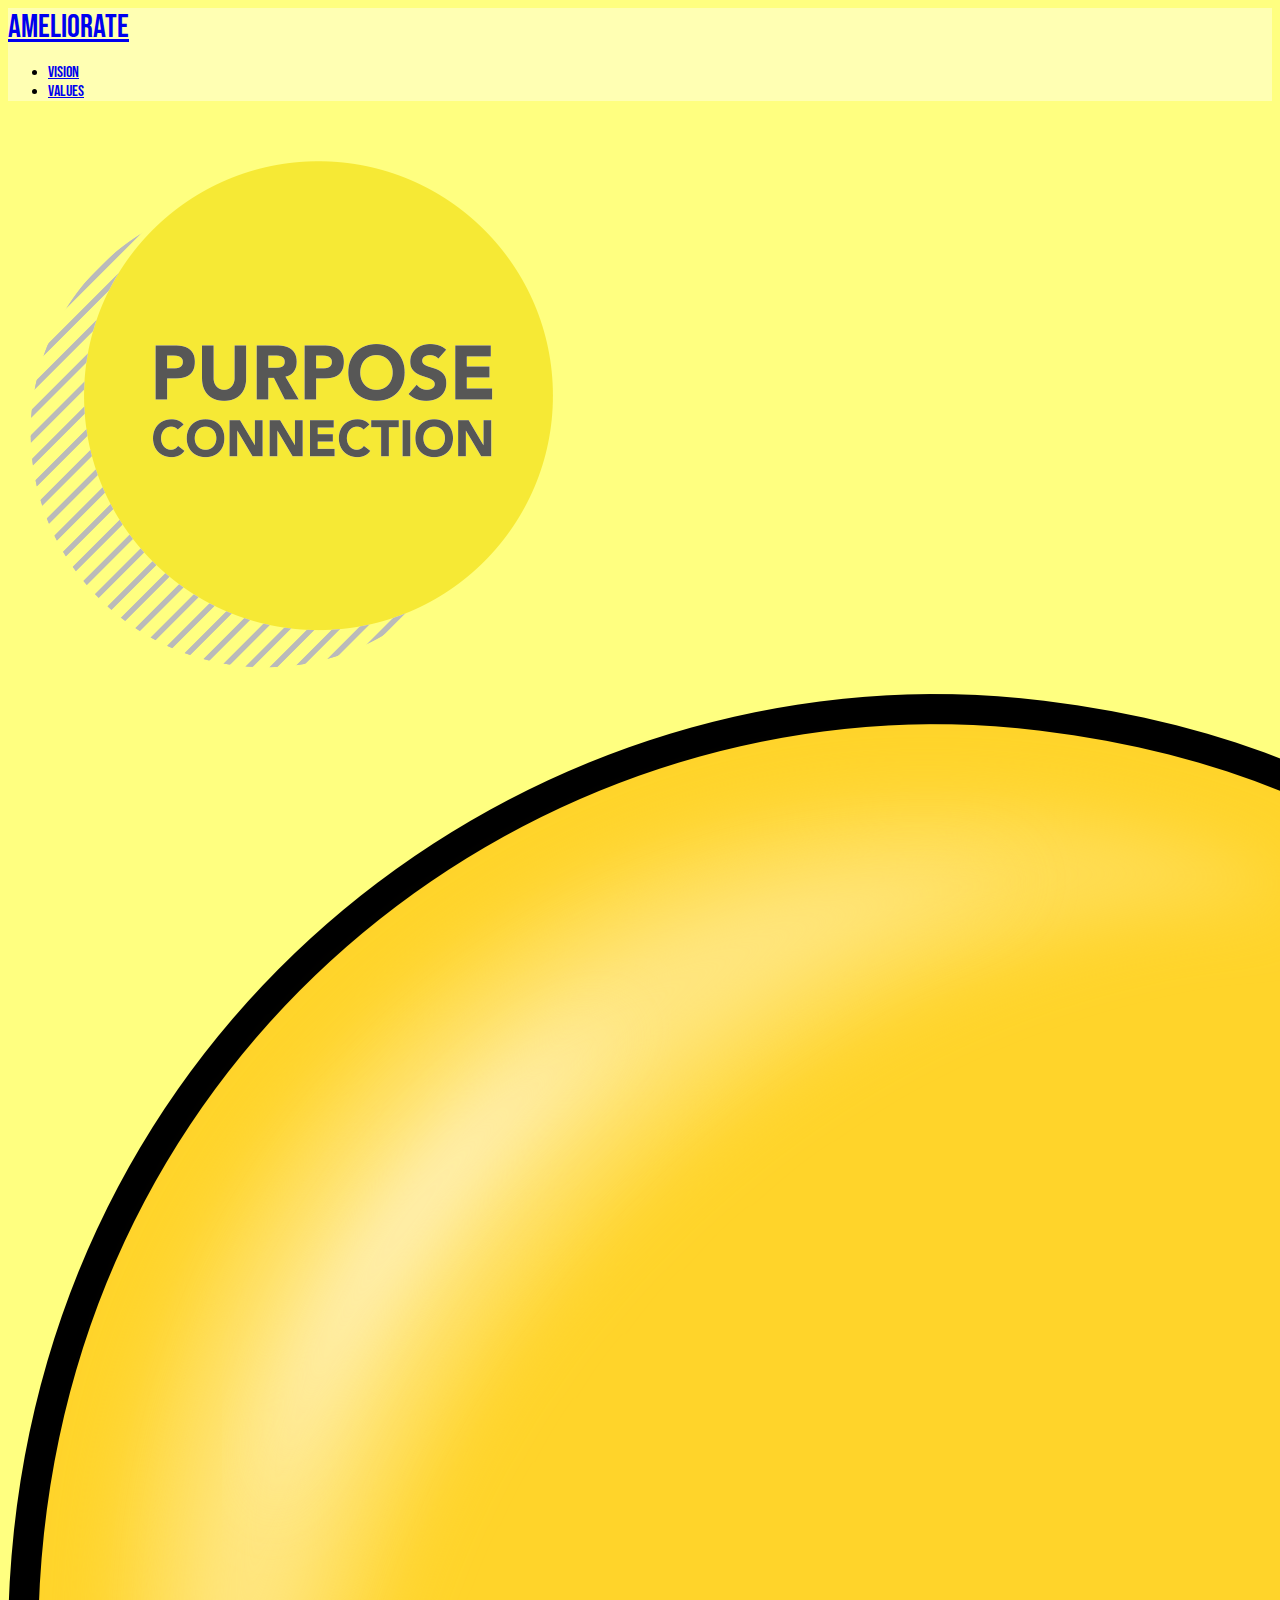
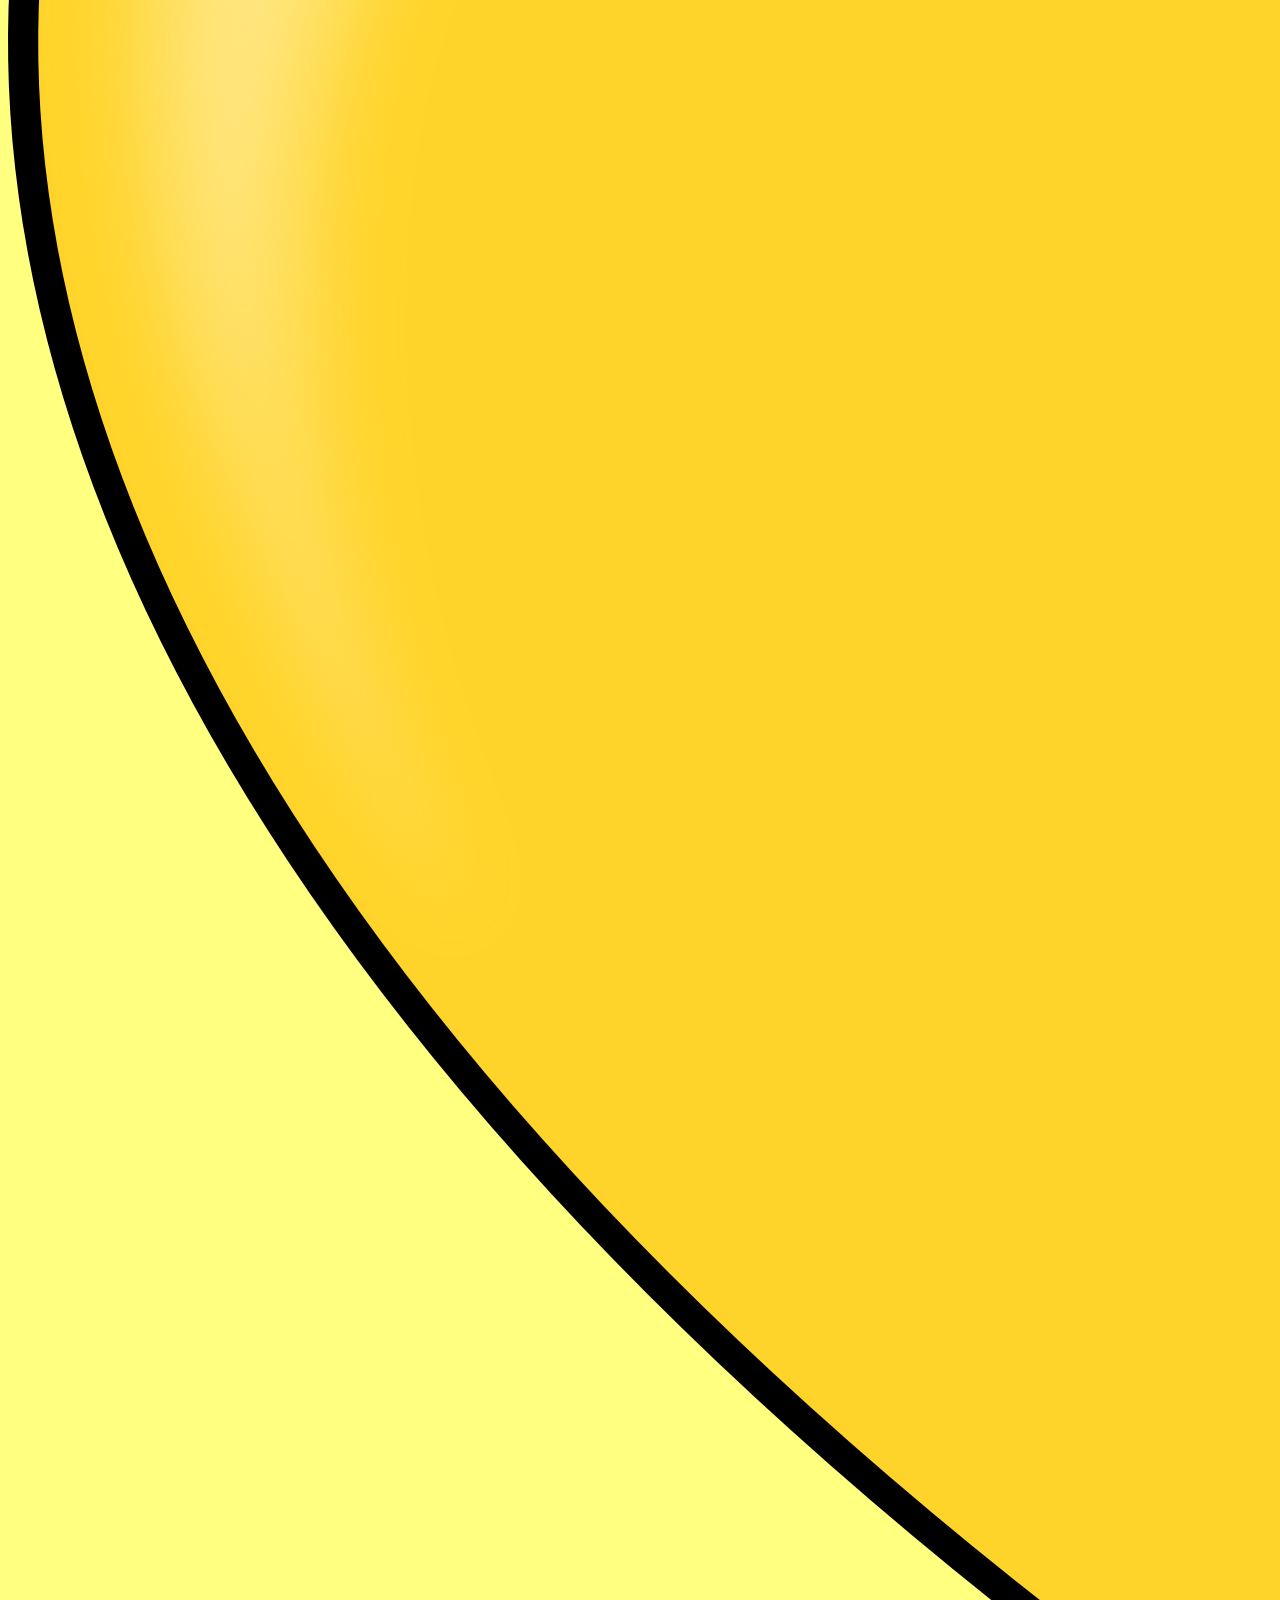
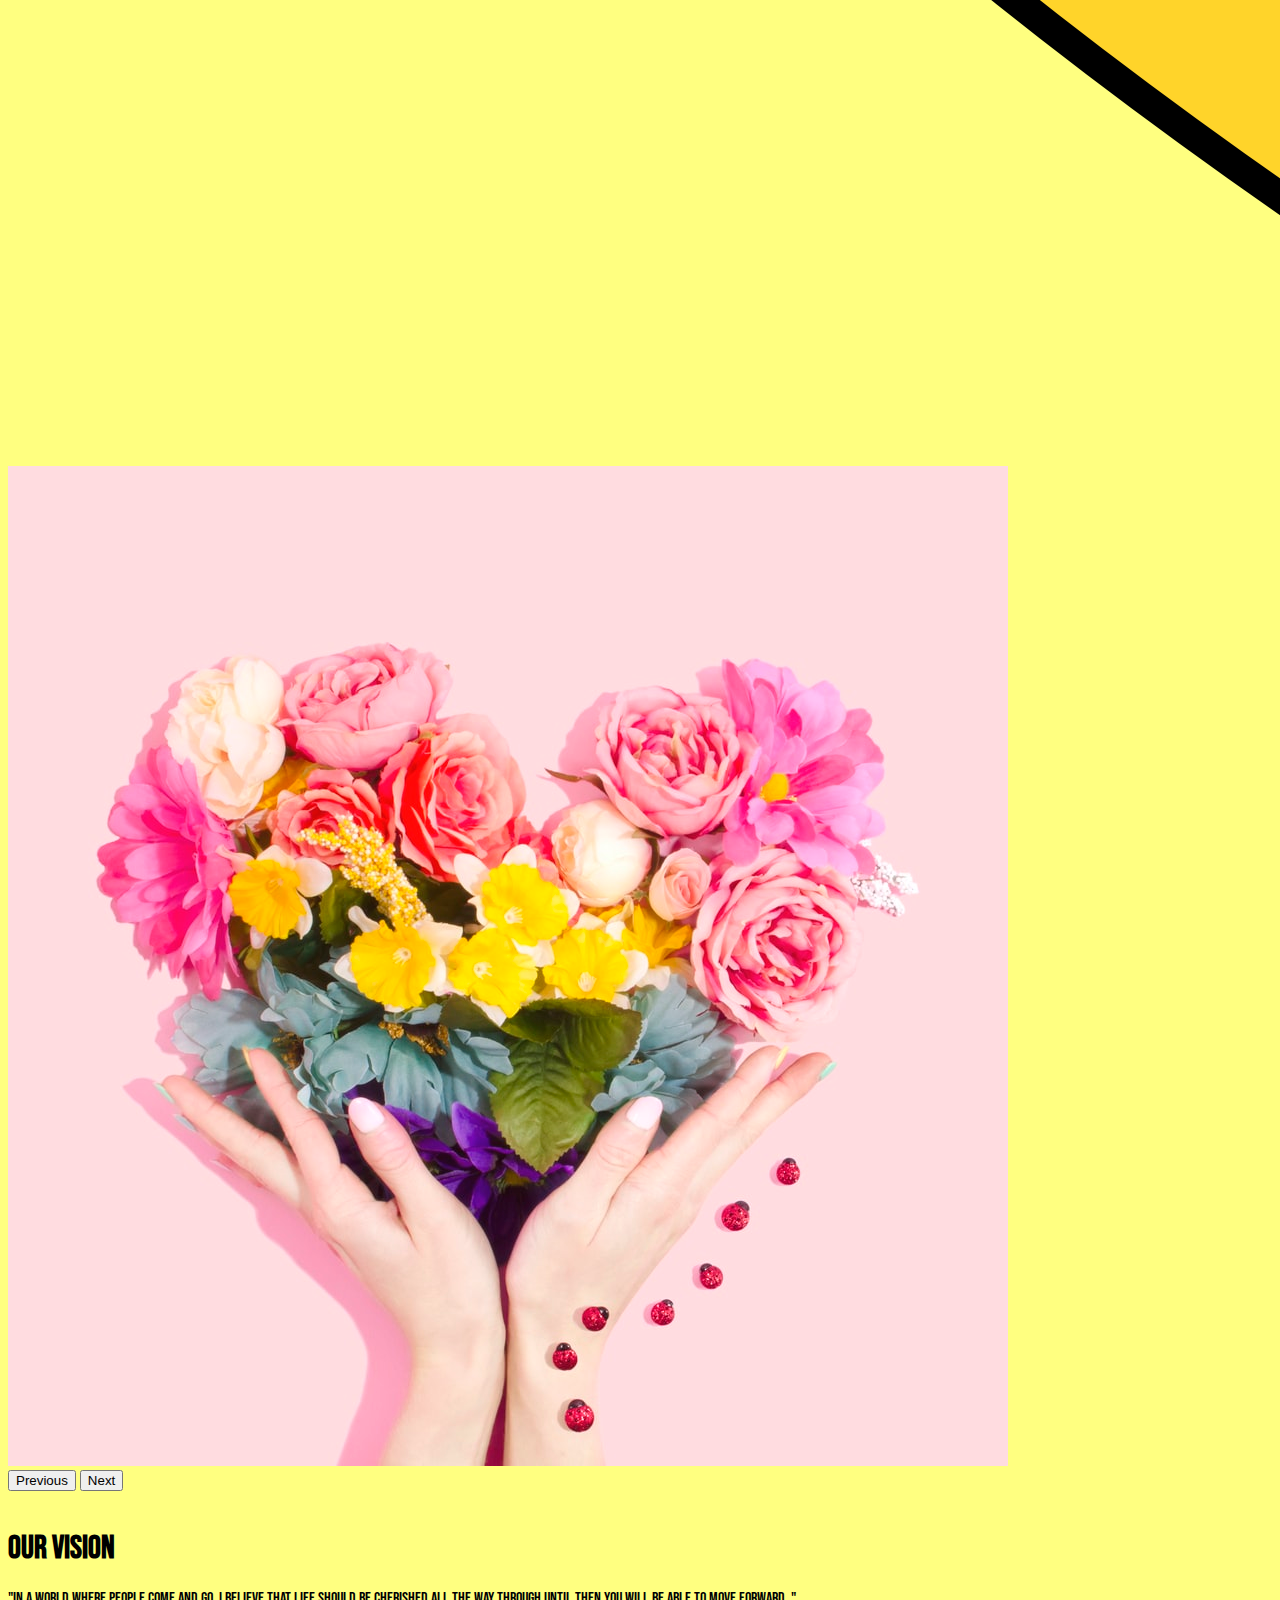
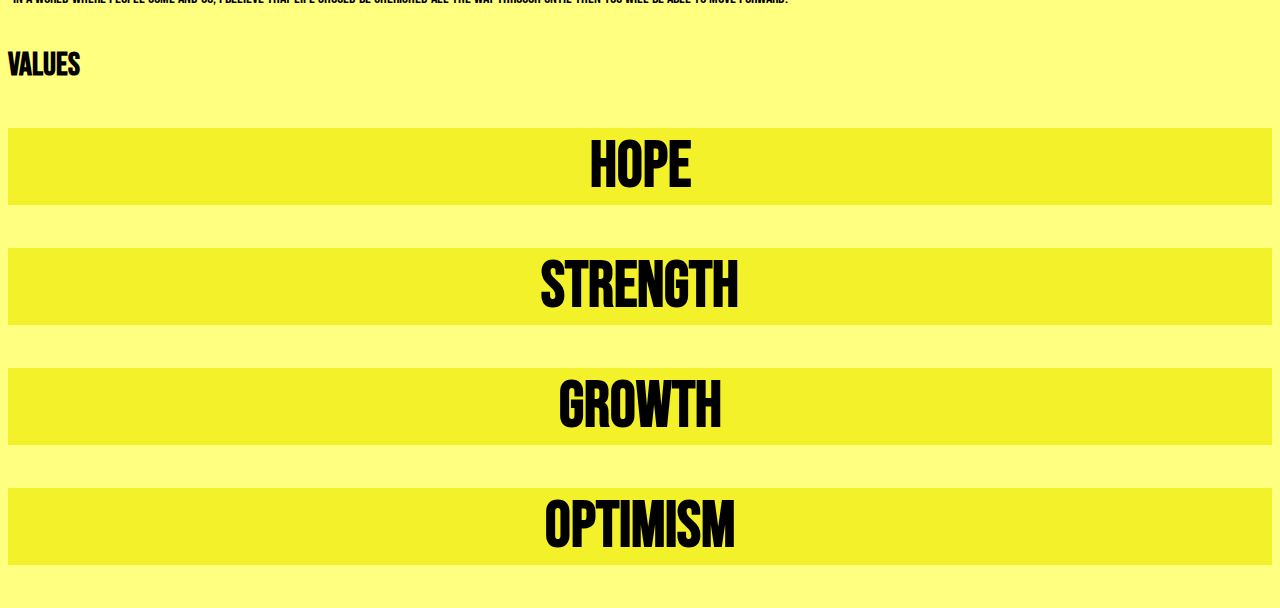
==== index.html @ da959611 "Update index.html" ====
<!DOCTYPE html>
<html>
    <head>
        <meta charset="UTF-8">
        <link href="https://cdn.jsdelivr.net/npm/bootstrap@5.0.0-beta2/dist/css/bootstrap.min.css" rel="stylesheet" integrity="sha384-BmbxuPwQa2lc/FVzBcNJ7UAyJxM6wuqIj61tLrc4wSX0szH/Ev+nYRRuWlolflfl" crossorigin="anonymous">
        <link rel="preconnect" href="https://fonts.gstatic.com">
        <link href="https://fonts.googleapis.com/css2?family=Bebas+Neue&display=swap" rel="stylesheet"> 
        <link href="css/styles.css" rel="stylesheet" type="text/css">
    </head>
    <body>
        <nav class="navbar sticky-top navbar-expand-lg navbar-light bg-light">
            <div class="container-fluid">
              <a class="navbar-brand" id="banner" href="#">Ameliorate</a>
              <div class="collapse navbar-collapse" id="navbarSupportedContent">
                <ul class="navbar-nav me-auto mb-2 mb-lg-0">                 
                  <li class="nav-item">
                    <a class="nav-link textBebas" href="#ourVision">Vision</a>
                  </li>
                  <li class="nav-item">
                    <a class="nav-link textBebas" href="#">Values</a>
                  </li>
                </ul>
              </div>
            </div>
          </nav>
            <div class="container">
                <div class="segment">
                    <div id="carouselExampleControls" class="carousel slide" data-bs-ride="carousel">
                        <div class="carousel-inner">
                        <div class="carousel-item active">
                            <img src="images/purpose.png" class="d-block w-100" alt="...">
                        </div>
                        <div class="carousel-item">
                            <img src="images/yellowhart.png" class="d-block w-100" alt="...">
                        </div>
                        <div class="carousel-item">
                            <img src="images/Flowerpicture.jpg" class="d-block w-100" alt="...">
                        </div>
                        </div>
                        <button class="carousel-control-prev" type="button" data-bs-target="#carouselExampleControls"  data-bs-slide="prev">
                        <span class="carousel-control-prev-icon" aria-hidden="true"></span>
                        <span class="visually-hidden">Previous</span>
                        </button>
                        <button class="carousel-control-next" type="button" data-bs-target="#carouselExampleControls"  data-bs-slide="next">
                        <span class="carousel-control-next-icon" aria-hidden="true"></span>
                        <span class="visually-hidden">Next</span>
                        </button>
                    </div>
                    <div class="segment">
                        <h1 id="ourVision" style="font-family: 'Bebas Neue';">Our Vision</h1>
                        <p class="textBebas">"In a world where people come and go, I believe that life should be cherished all the way through until then you will be able to move forward. "</p>
                    </div>
                    <div class="segment">
                        <h1 id="values" style="font-family: 'Bebas Neue';">Values</h1>
                    </div>
                </div>
                <div class="segment">
                    <div class="row">
                        <div class="col-6">
                            <div class="card  valueCard" >
                                <div class="card-body">
                                    <h1 class="valueText">Hope</h1>
                                </div>
                            </div>
                        </div>
                        <div class="col-6">
                            <div class="card  valueCard">
                                <div class="card-body">
                                    <h1 class="valueText">Strength</h1>
                                </div>
                            </div>
                        </div>
                    </div>
                    <div class="row">
                        <div class="col-6">
                            <div class="card  valueCard">
                                <div class="card-body">
                                    <h1 class="valueText">Growth</h1>
                                </div>
                            </div>
                        </div>
                        <div class="col-6">
                            <div class="card  valueCard">
                                <div class="card-body">
                                    <h1 class="valueText">Optimism</h1>
                                </div>
                            </div>
                        </div>
                    </div>
                </div>

 

            </div>
---- css/styles.css ----
#banner{
    font-family: 'Bebas Neue';
    font-size: xx-large;
}
.valueText{
    font-family: 'Bebas Neue';
    font-size: 4em;
    text-align: center;
}
.valueCard{
    background-color: #F3F22A;
    margin-top: 3%;
    margin-bottom: 3%;
}
.textBebas{
    font-family: 'Bebas Neue';
}
.segment{
    margin-top: 3%;
    margin-bottom: 3%;
}
nav{
    background-color:#ffffb3;
}
body{
    background-color: #ffff80;
}
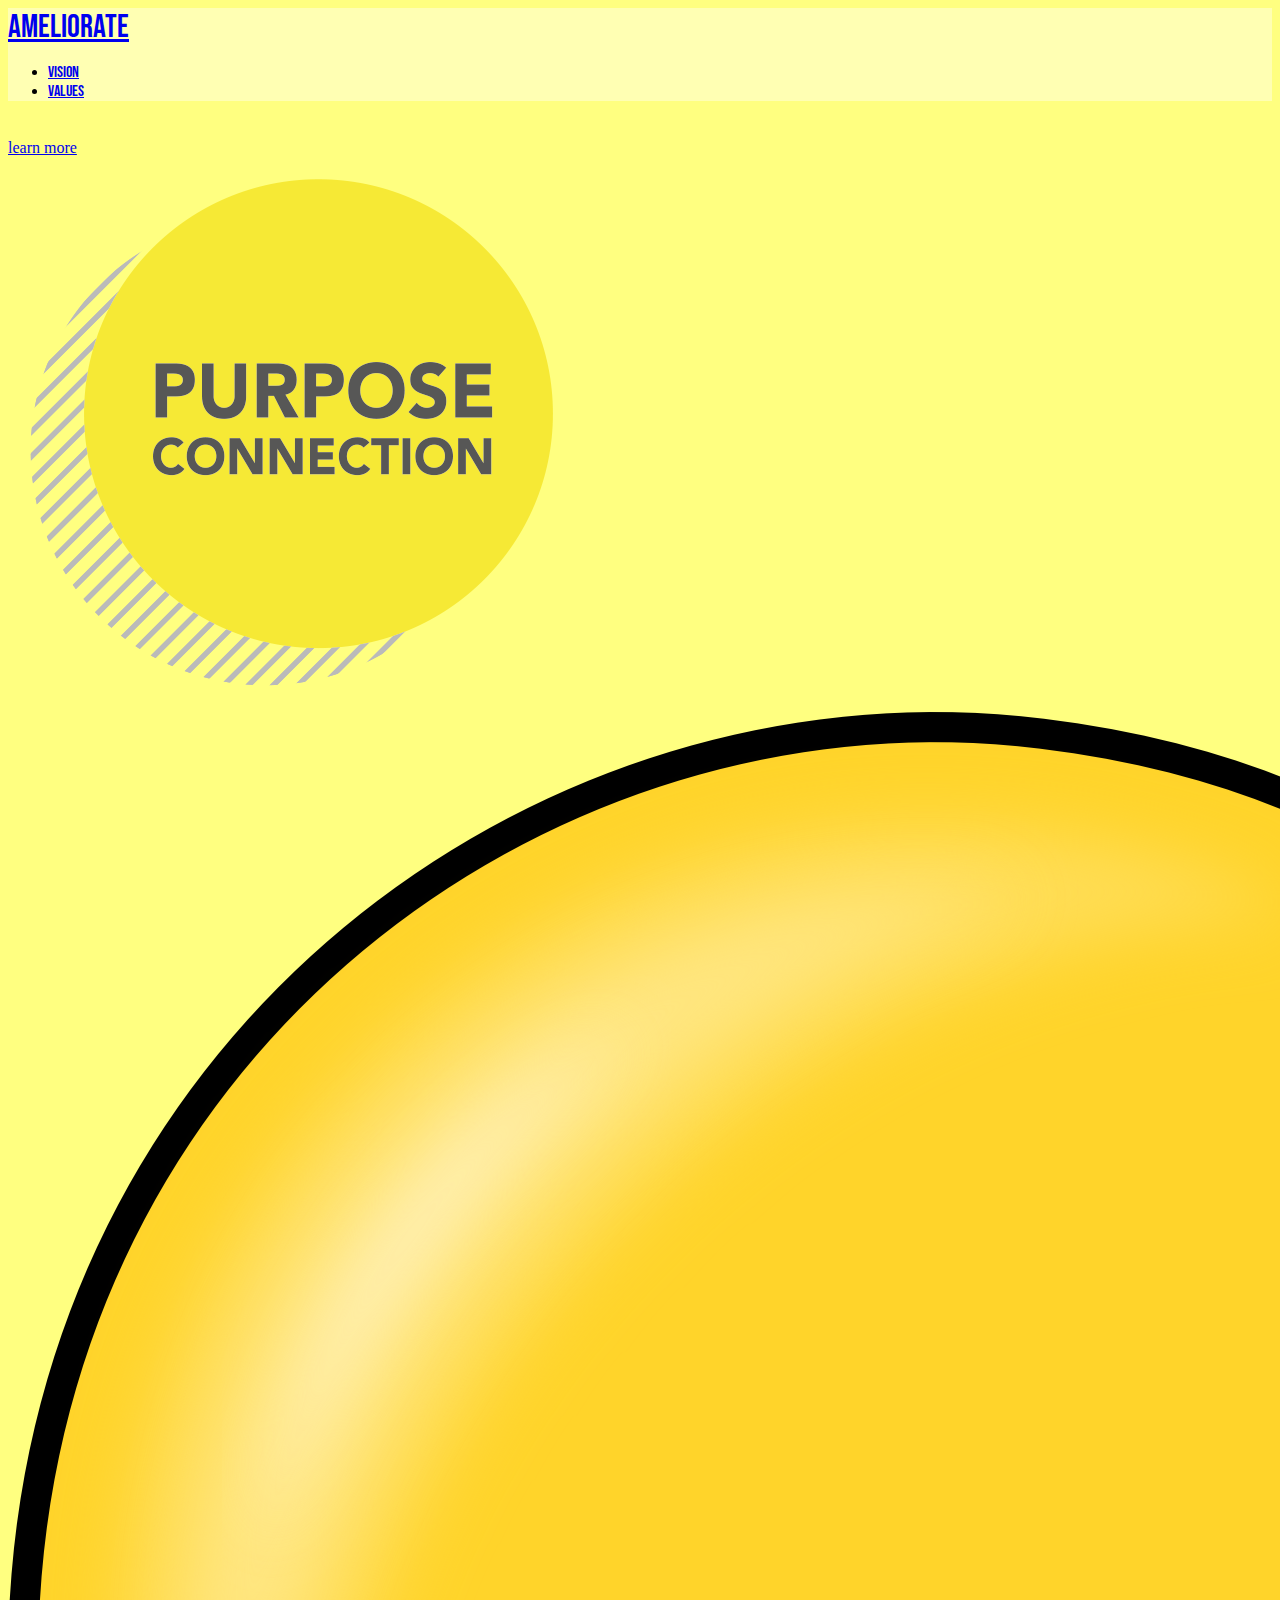
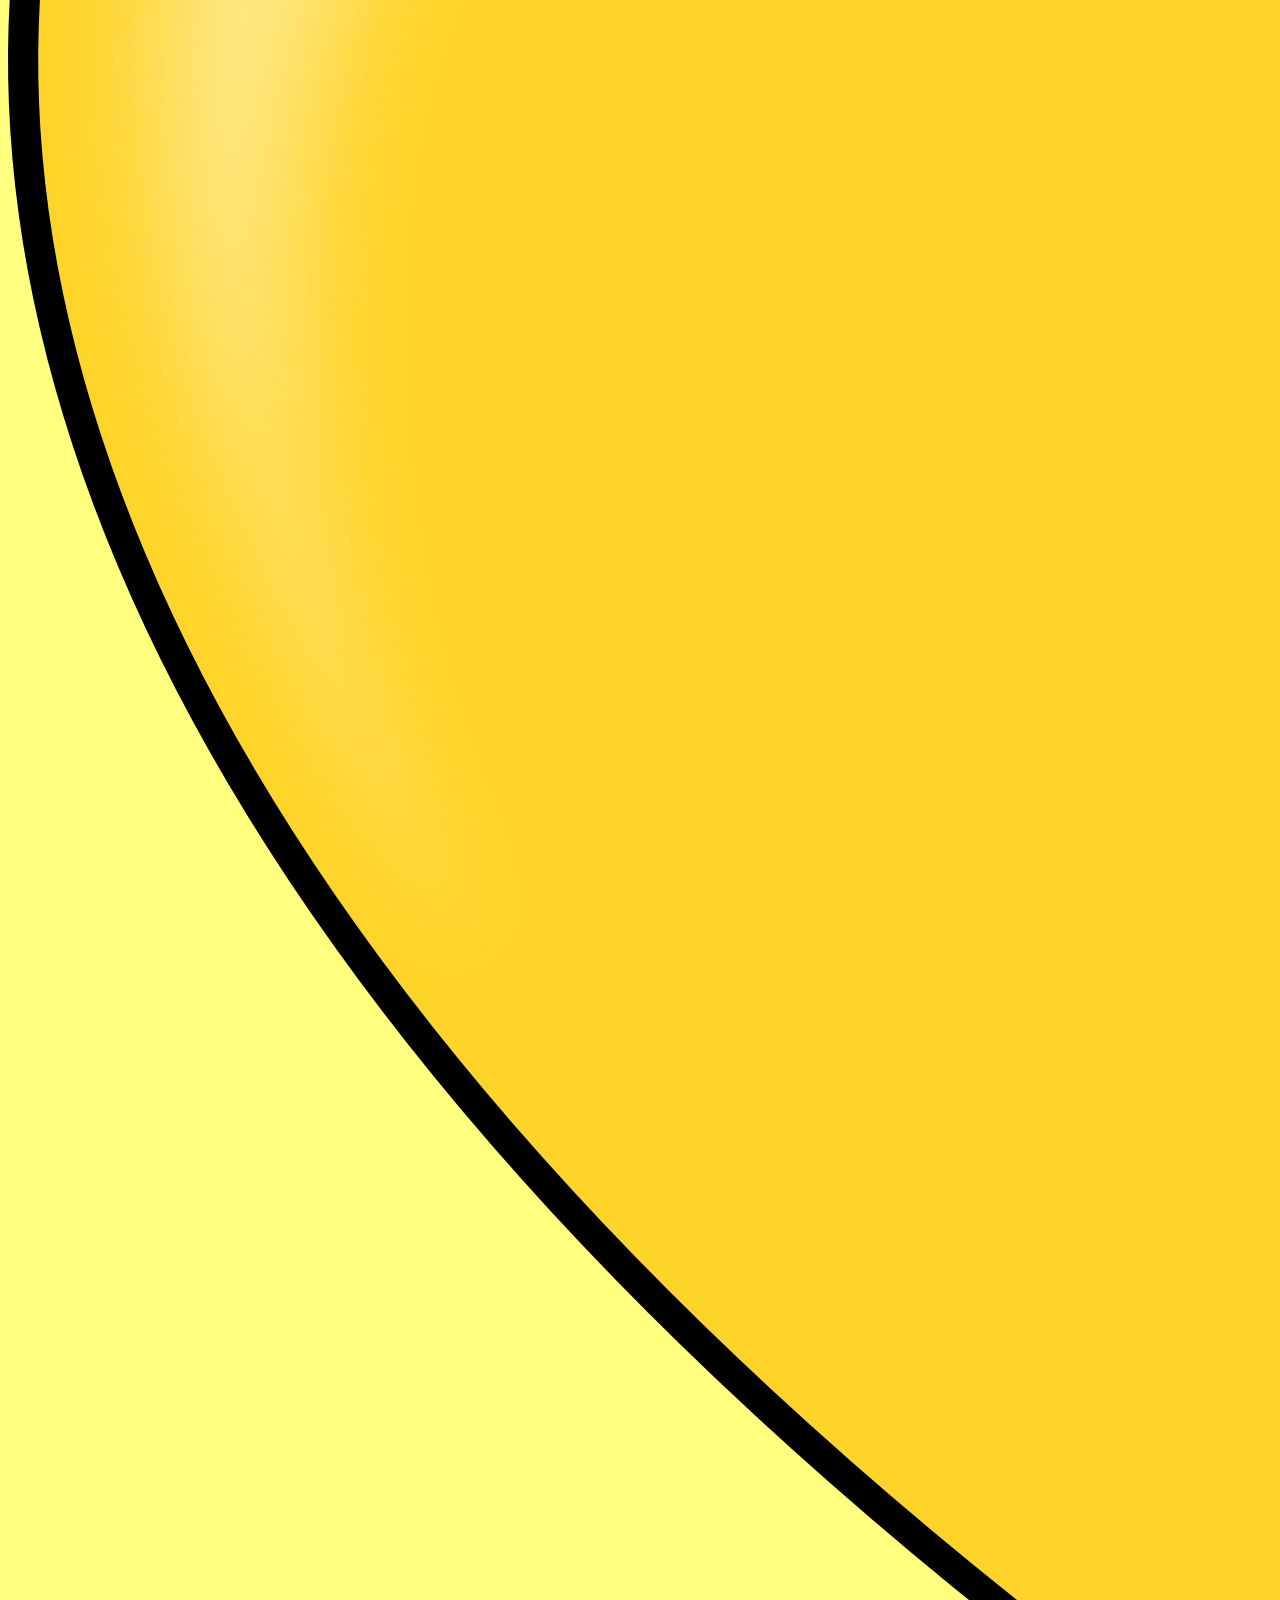
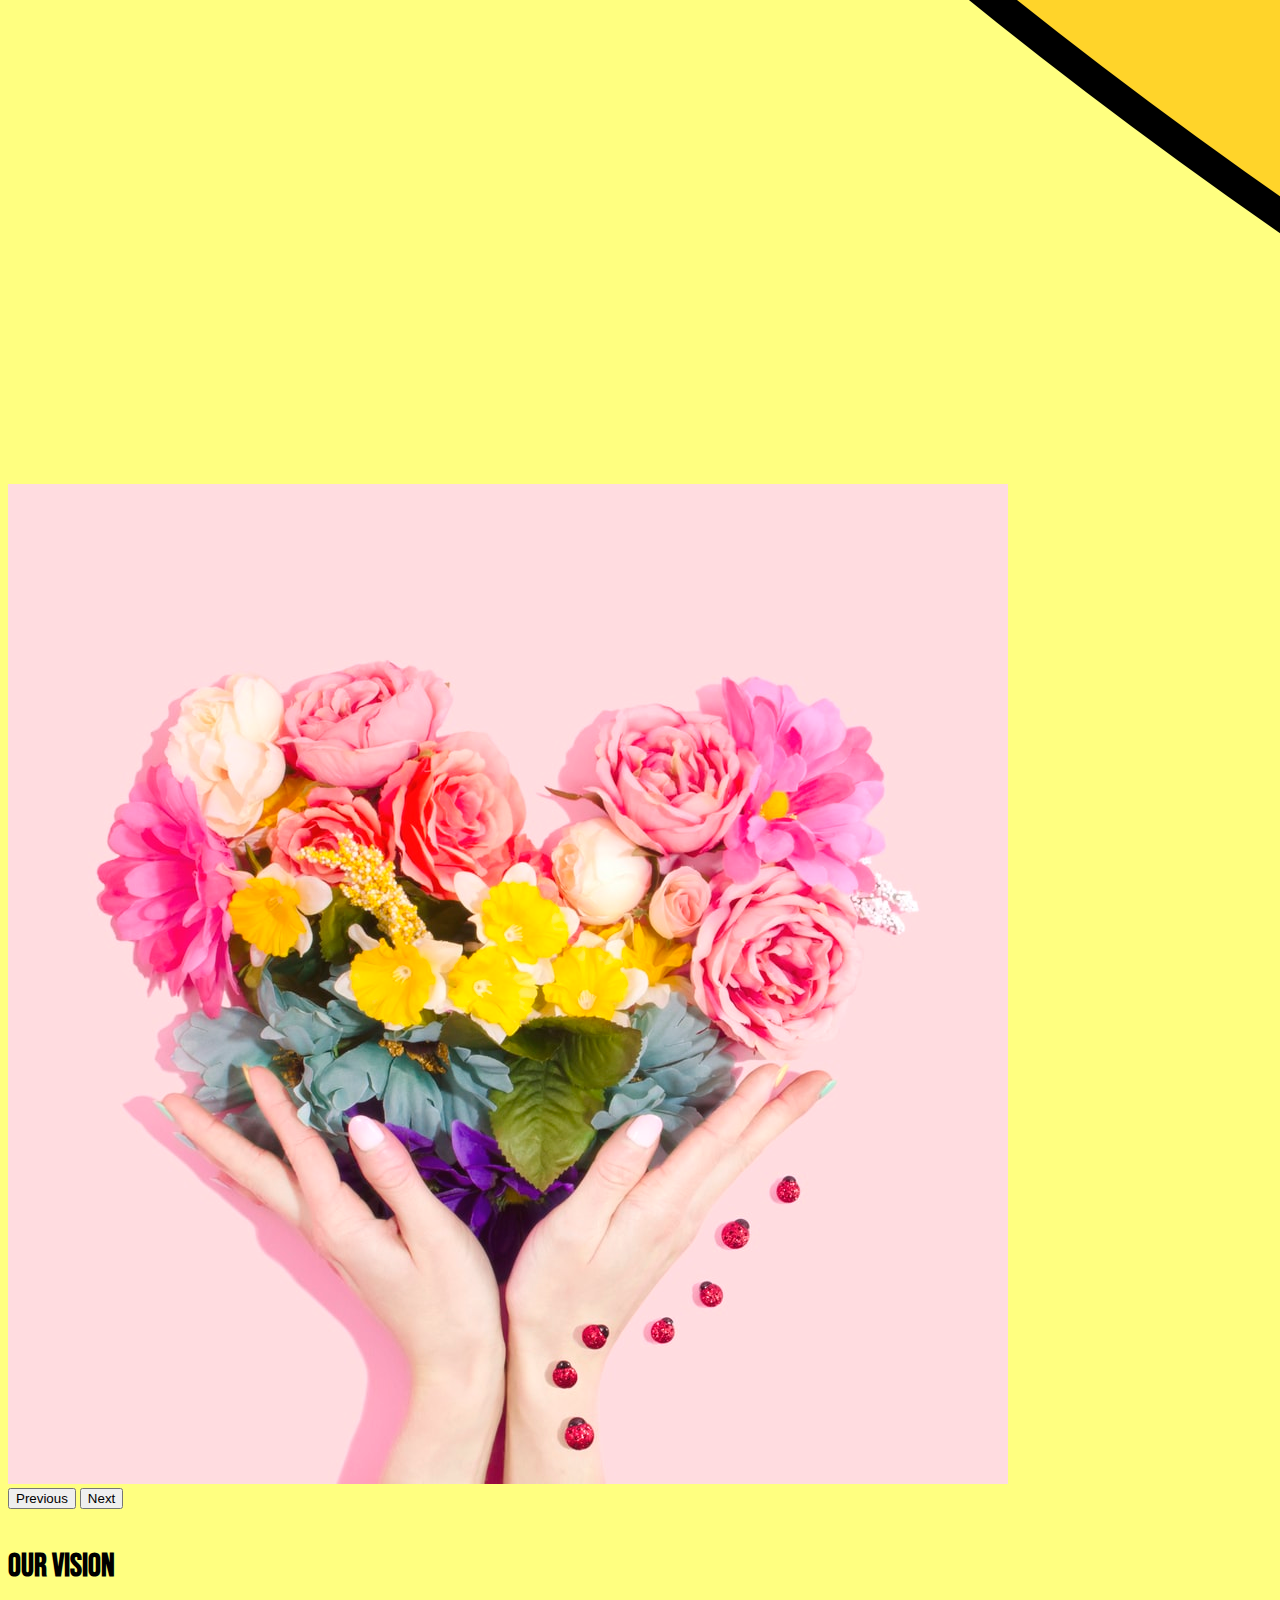
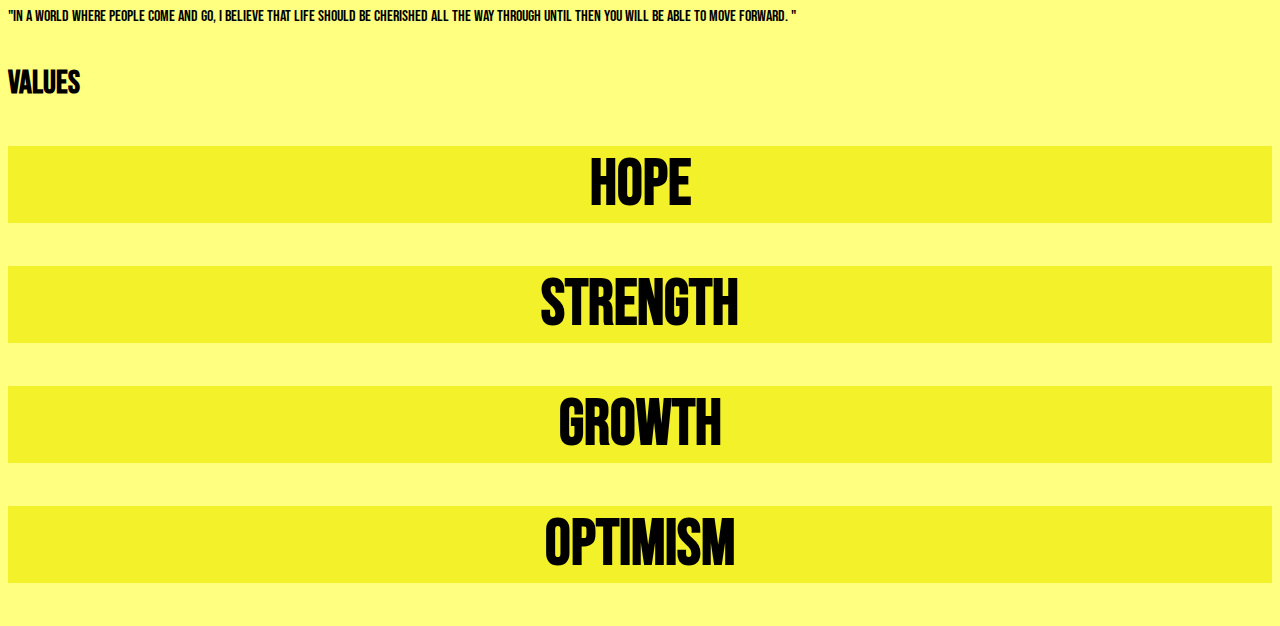
==== commit 8afb7c02: "Update index.html" ====
--- a/index.html
+++ b/index.html
@@ -25,6 +25,7 @@
           </nav>
             <div class="container">
                 <div class="segment">
+                	<a class="btn btn-primary btn-lg" href="index.html" role="button">learn more</a>
                     <div id="carouselExampleControls" class="carousel slide" data-bs-ride="carousel">
                         <div class="carousel-inner">
                         <div class="carousel-item active">
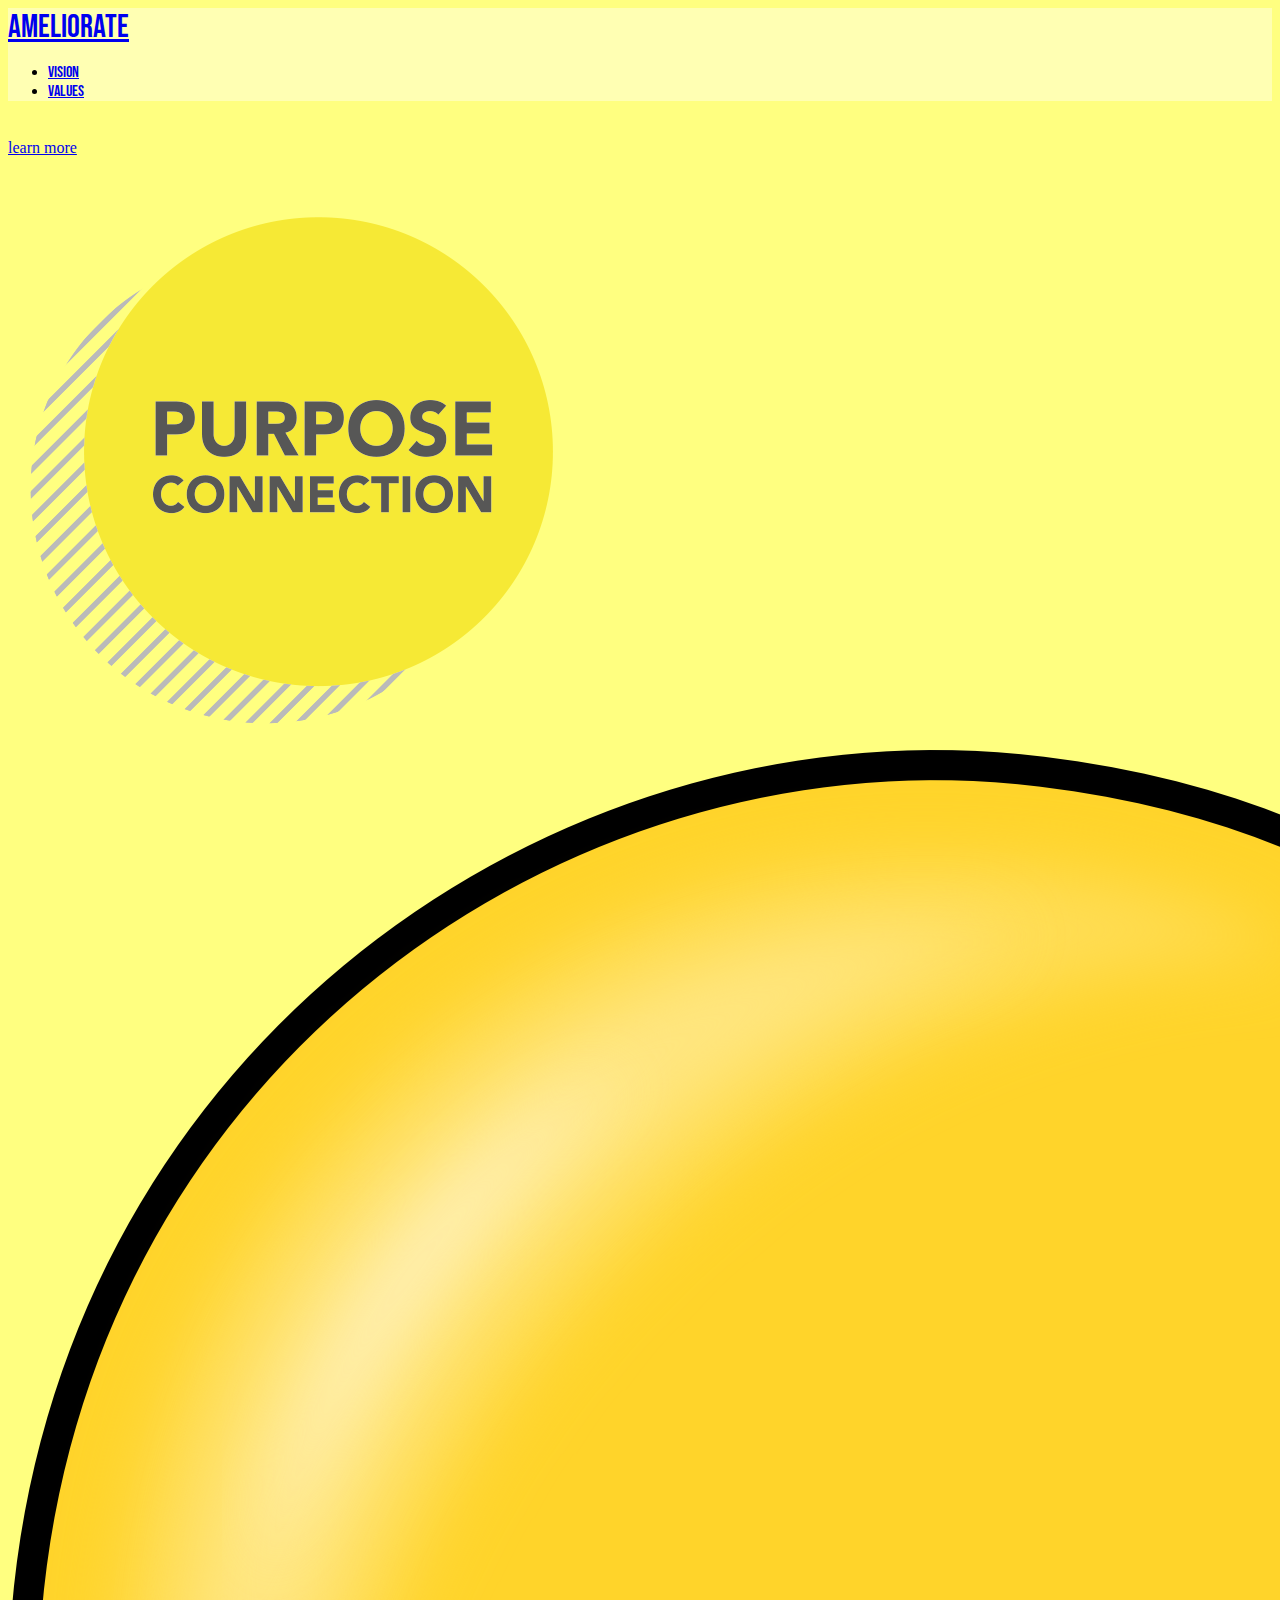
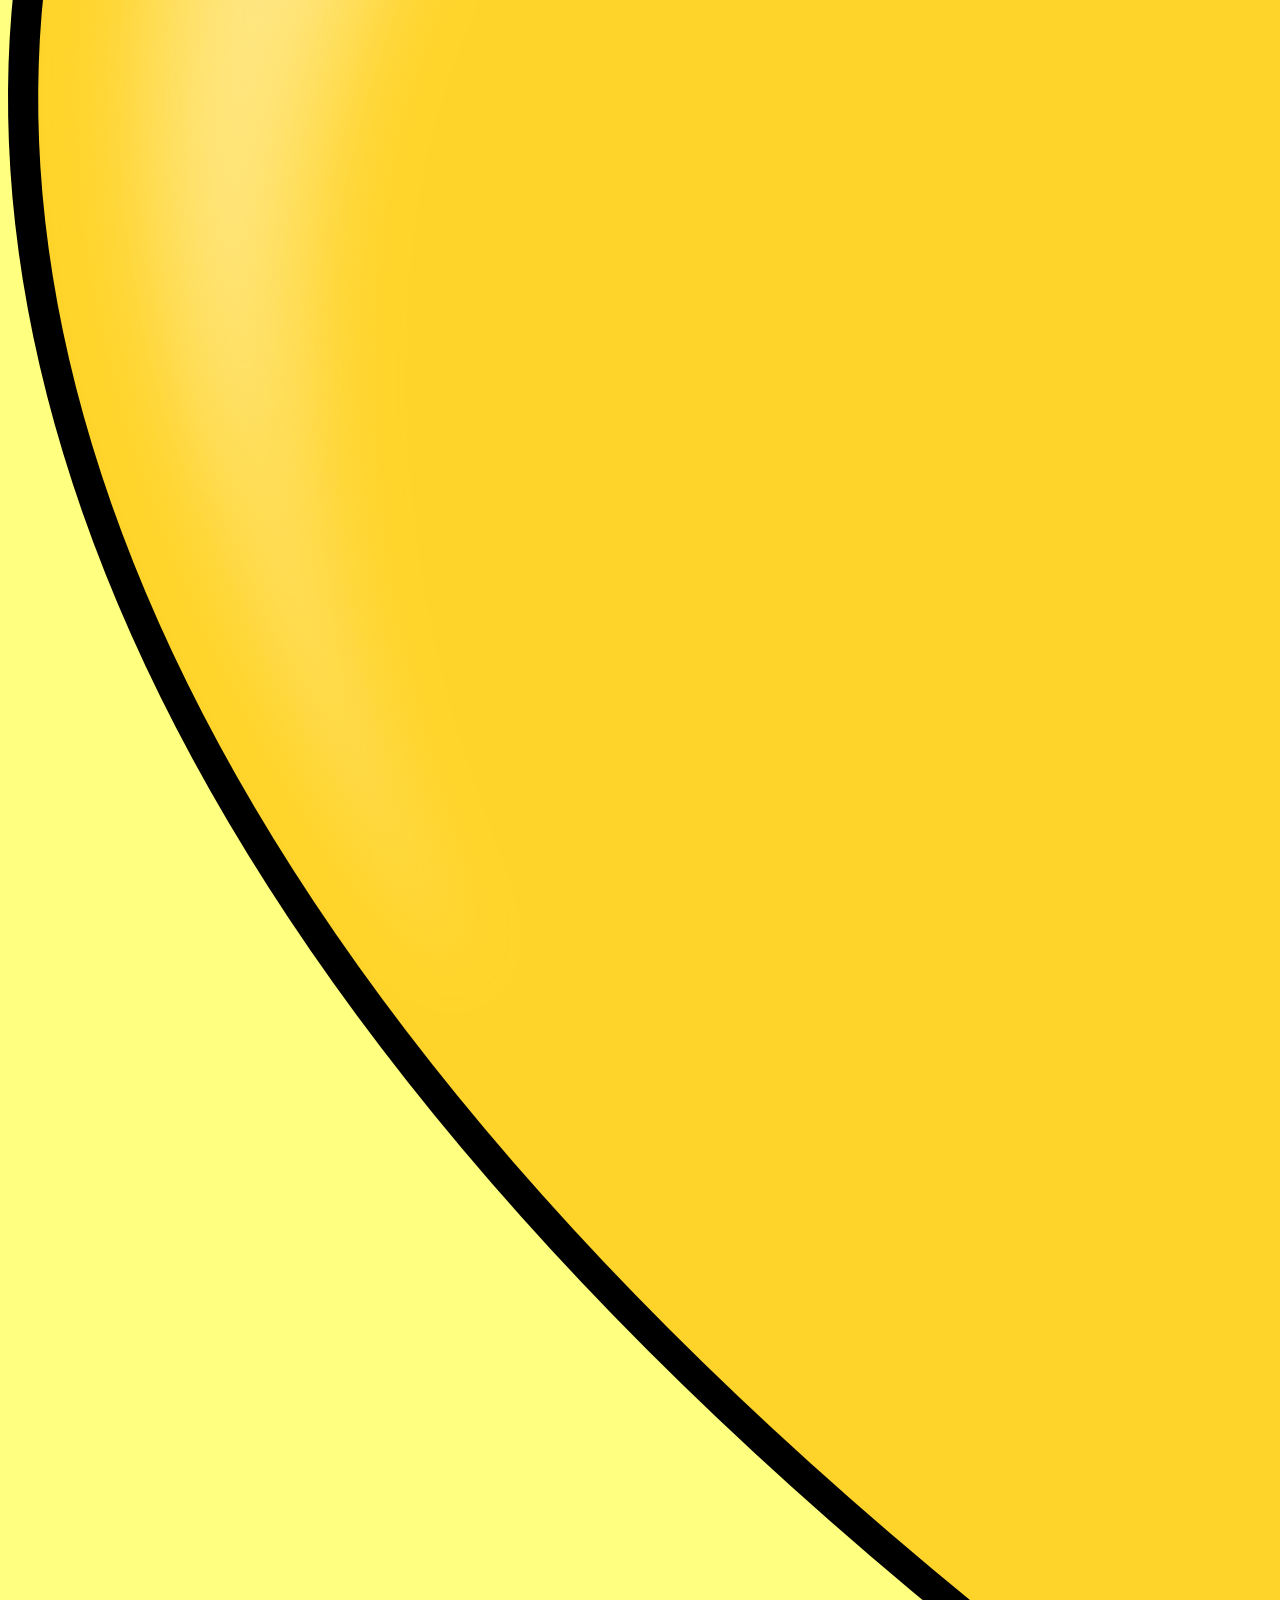
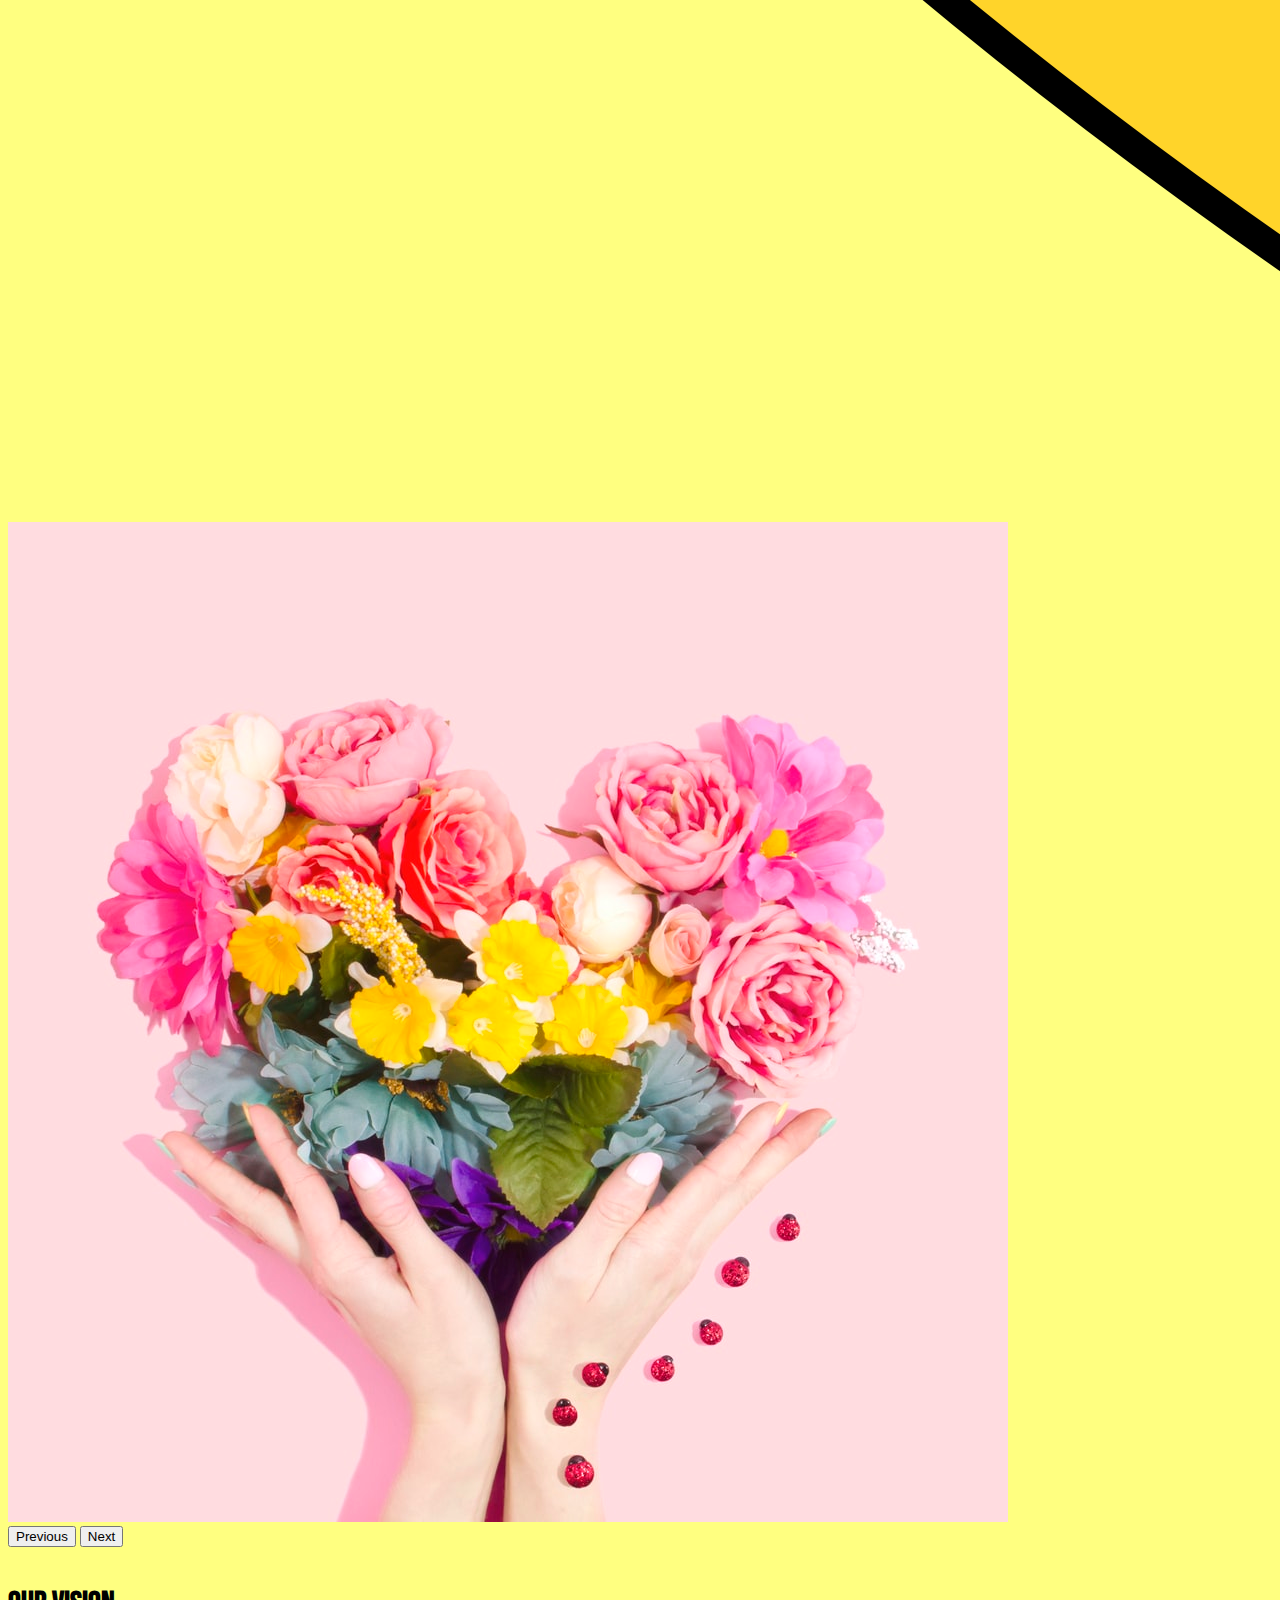
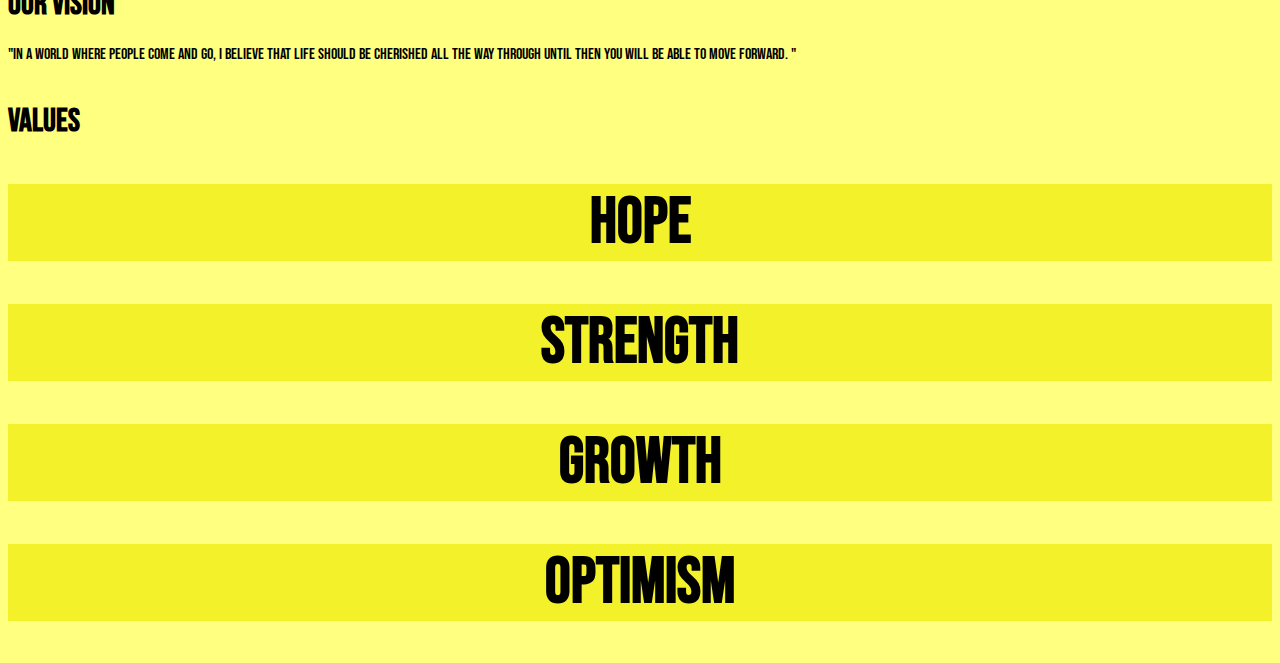
==== commit e11da2ea: "Update index.html" ====
--- a/index.html
+++ b/index.html
@@ -26,6 +26,7 @@
             <div class="container">
                 <div class="segment">
                 	<a class="btn btn-primary btn-lg" href="index.html" role="button">learn more</a>
+                   </div>
                     <div id="carouselExampleControls" class="carousel slide" data-bs-ride="carousel">
                         <div class="carousel-inner">
                         <div class="carousel-item active">
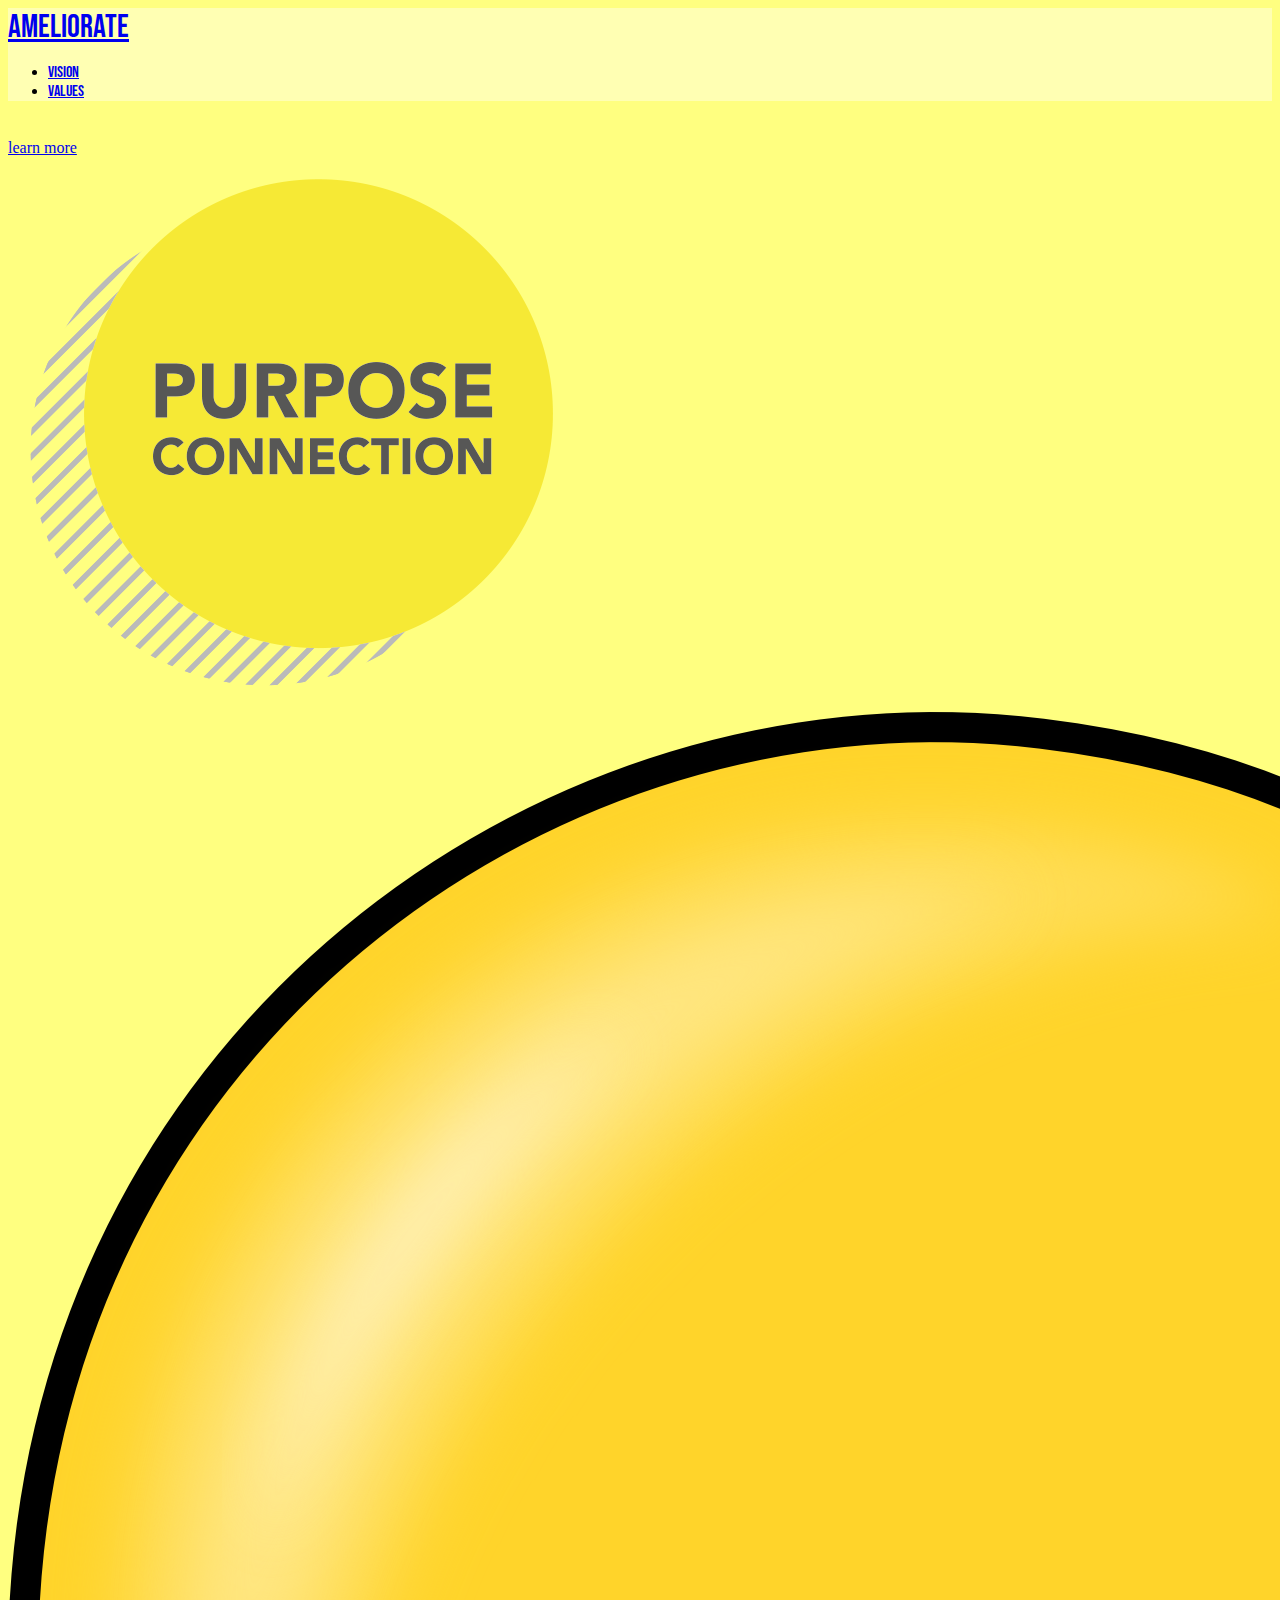
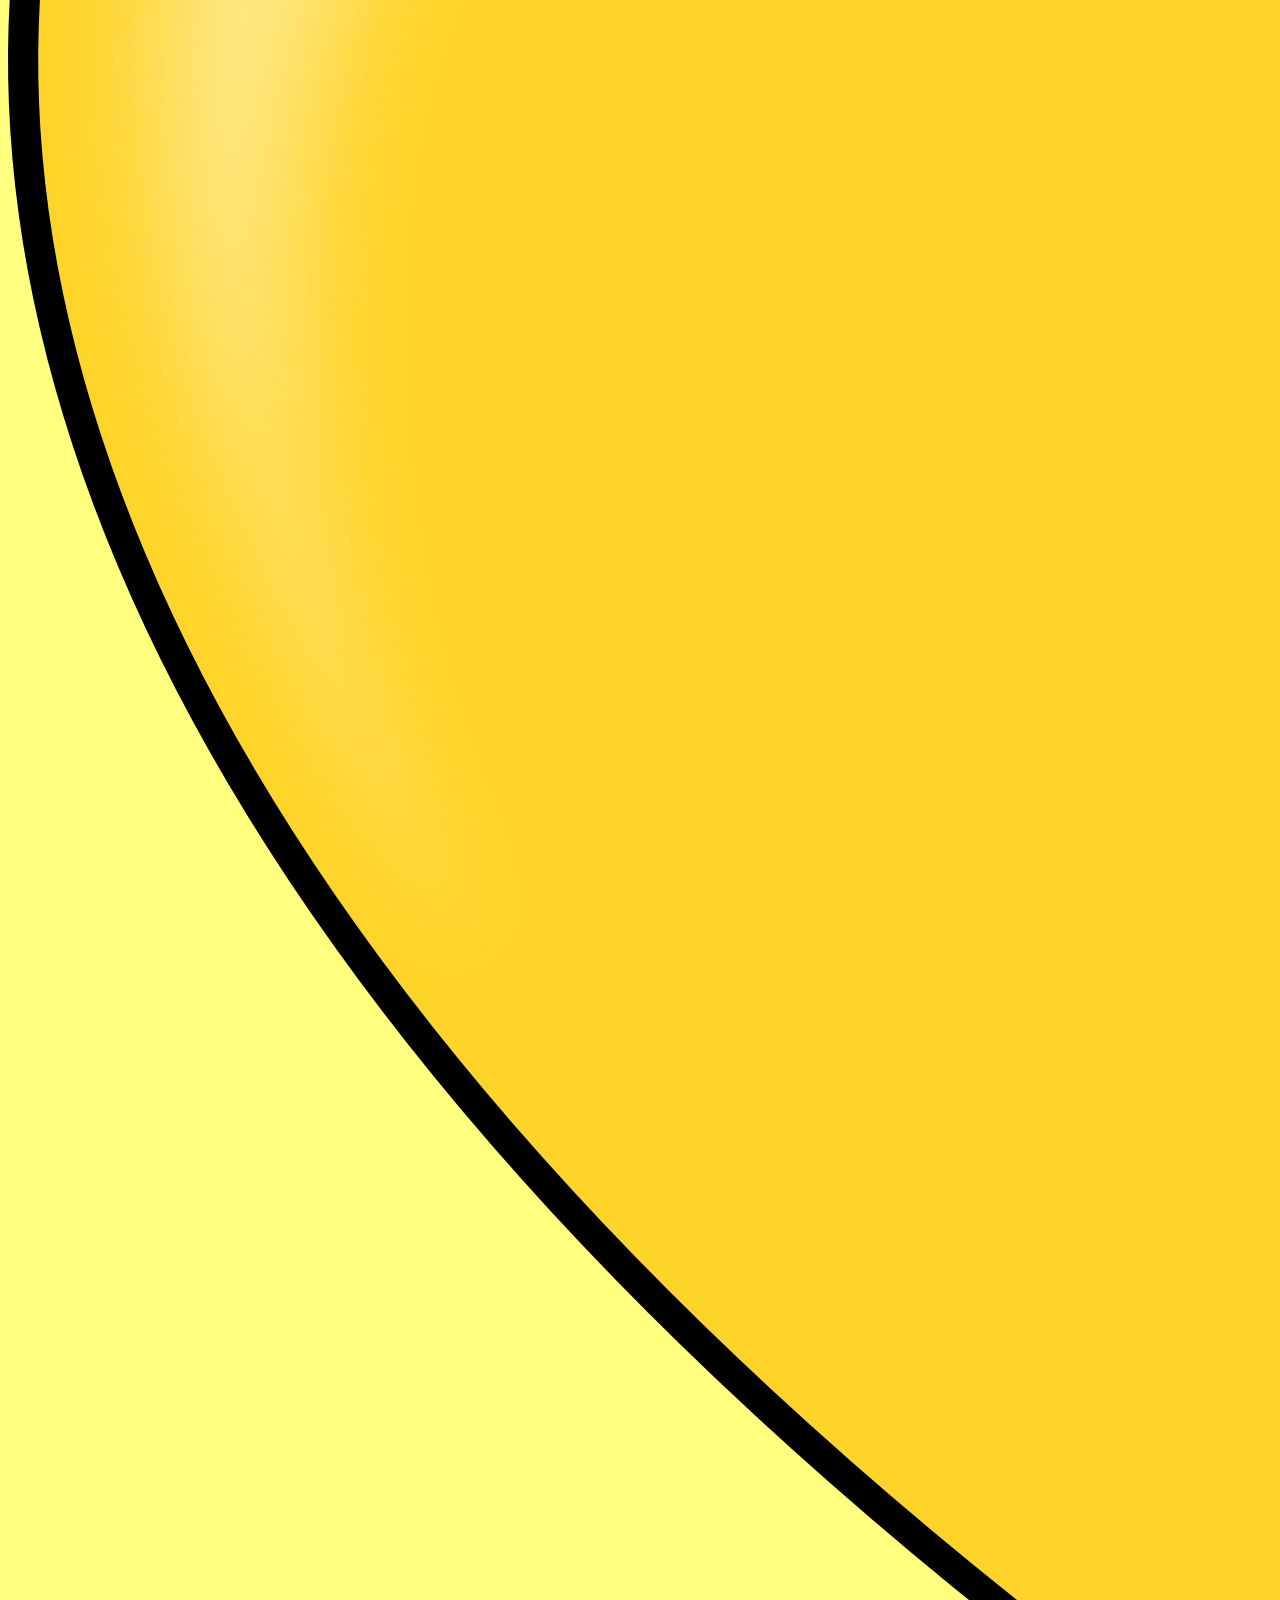
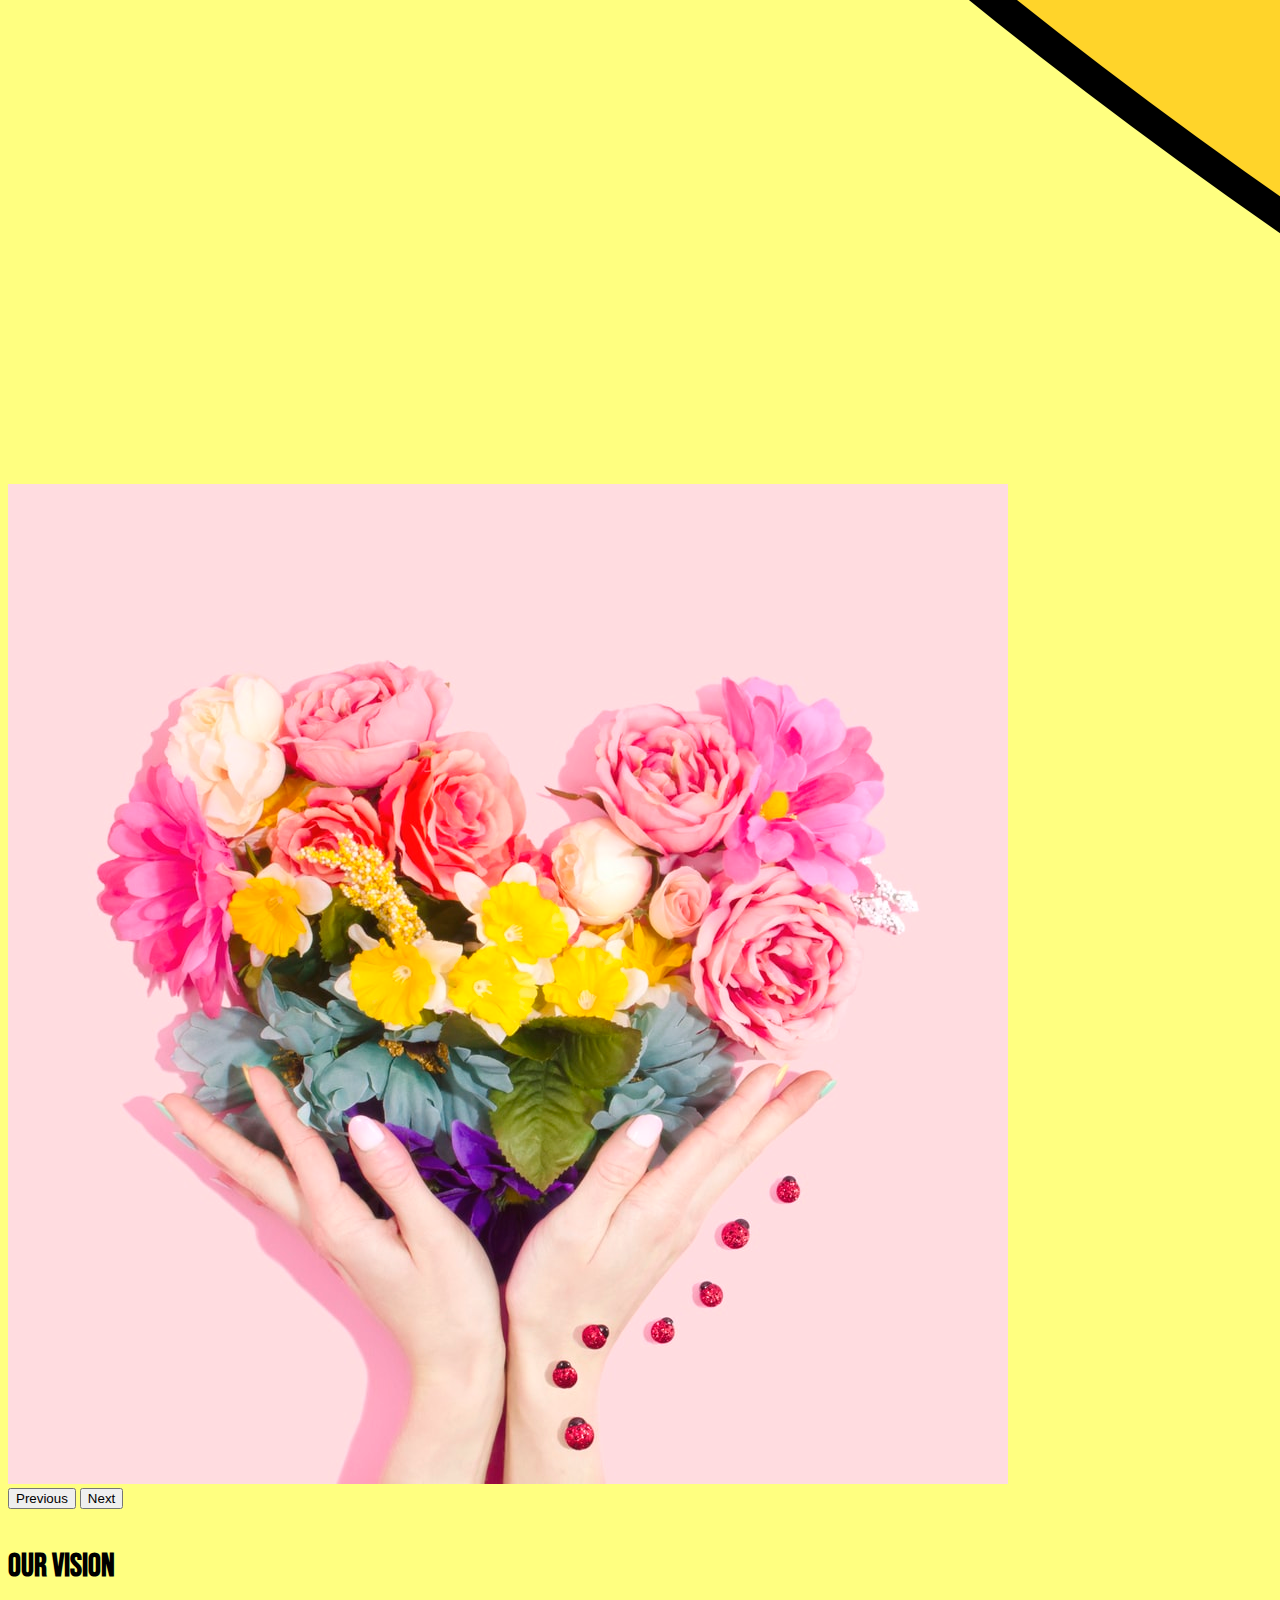
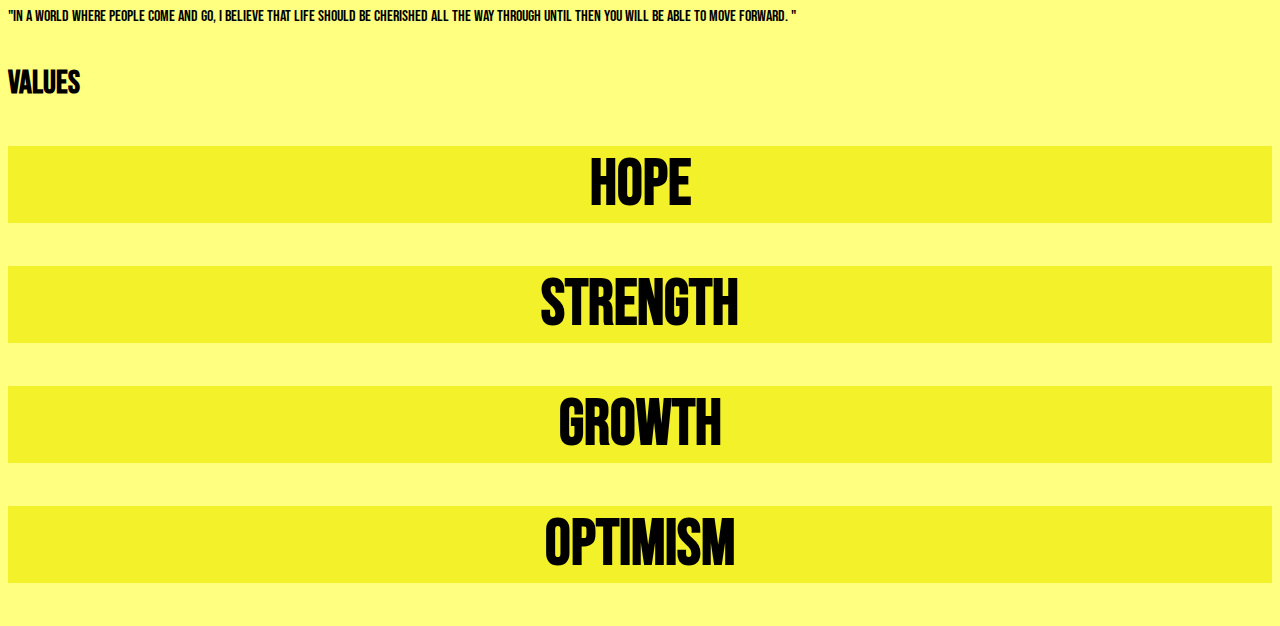
==== commit 1d9e634a: "Update index.html" ====
--- a/index.html
+++ b/index.html
@@ -26,7 +26,6 @@
             <div class="container">
                 <div class="segment">
                 	<a class="btn btn-primary btn-lg" href="index.html" role="button">learn more</a>
-                   </div>
                     <div id="carouselExampleControls" class="carousel slide" data-bs-ride="carousel">
                         <div class="carousel-inner">
                         <div class="carousel-item active">
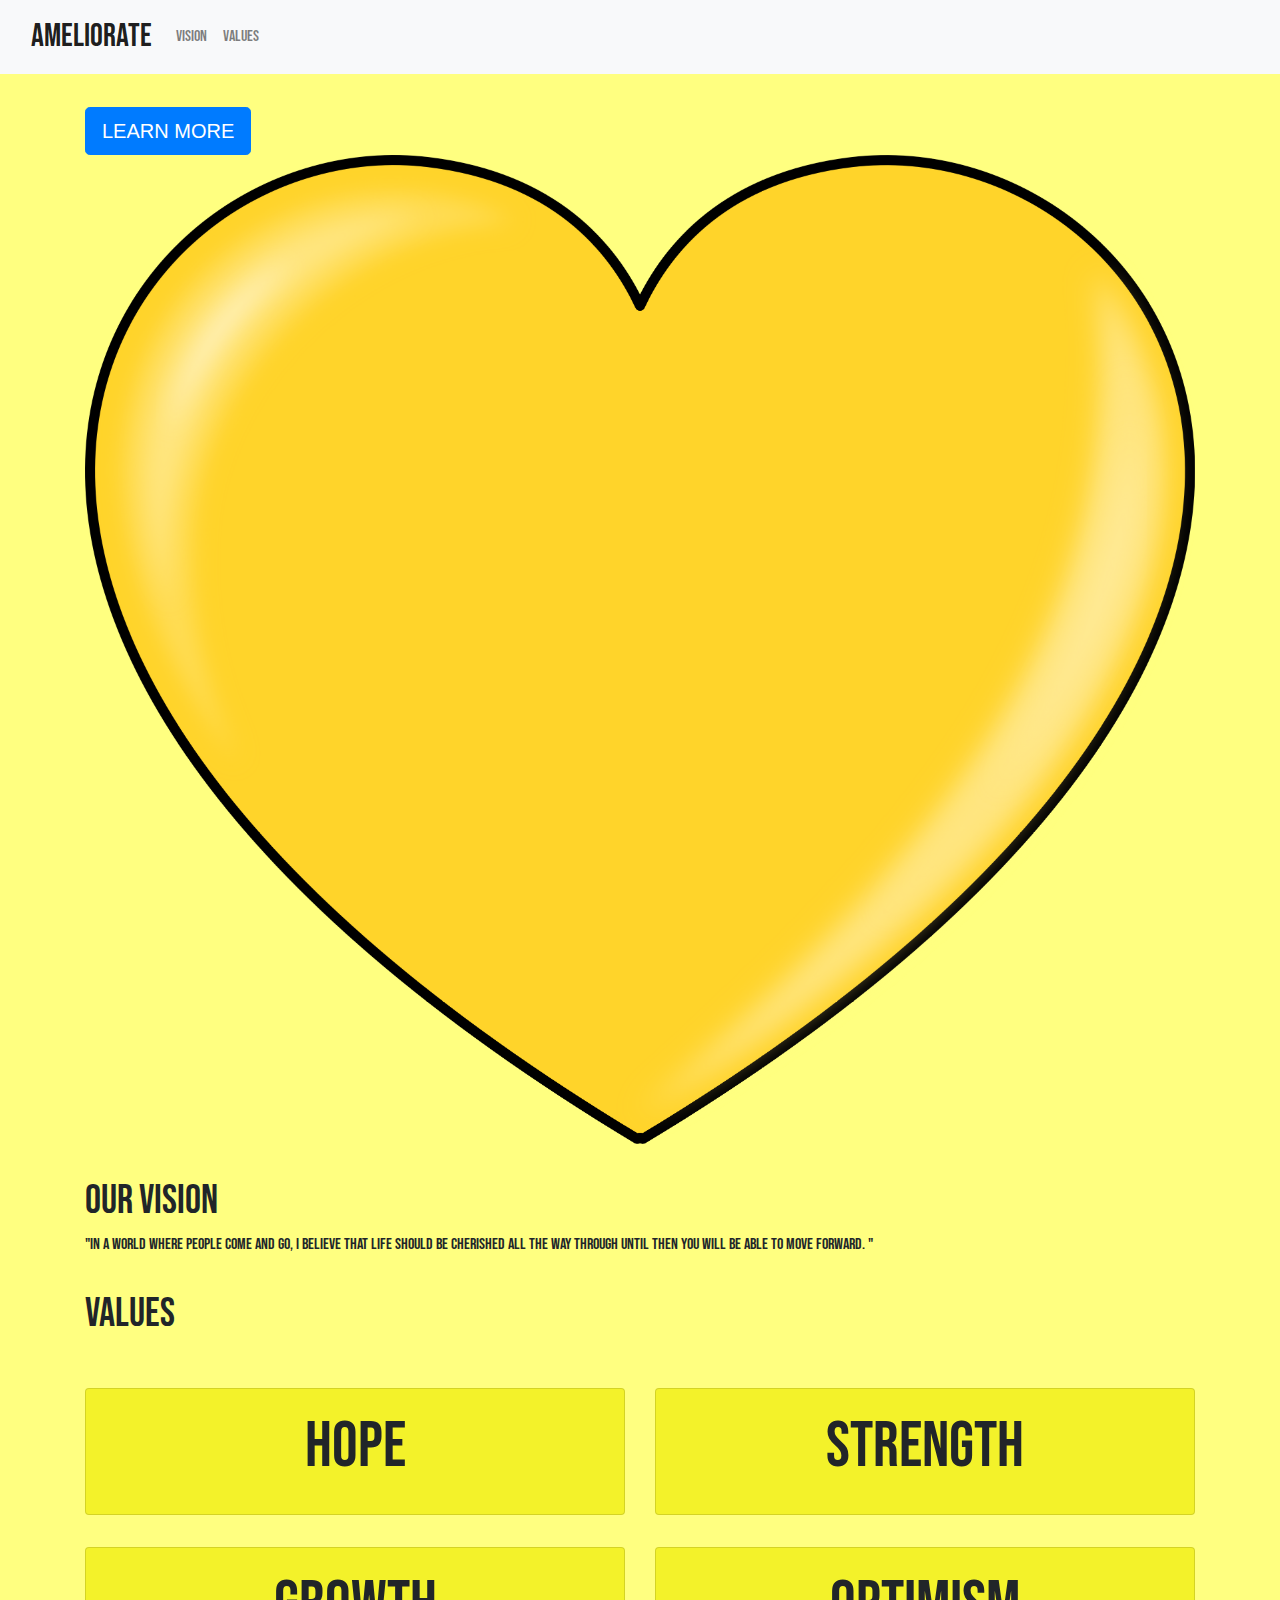
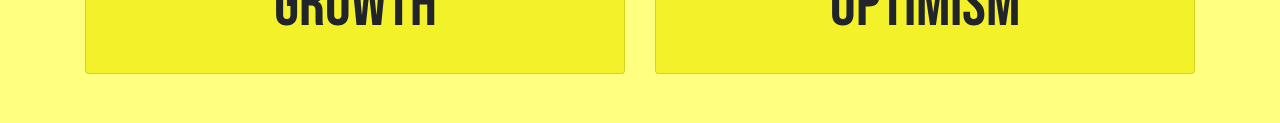
==== commit 5e640c45: "Update index.html" ====
--- a/index.html
+++ b/index.html
@@ -1,8 +1,9 @@
-<!DOCTYPE html>
+ <!DOCTYPE html>
 <html>
     <head>
+        <title>Eerstebootstrap</title>
         <meta charset="UTF-8">
-        <link href="https://cdn.jsdelivr.net/npm/bootstrap@5.0.0-beta2/dist/css/bootstrap.min.css" rel="stylesheet" integrity="sha384-BmbxuPwQa2lc/FVzBcNJ7UAyJxM6wuqIj61tLrc4wSX0szH/Ev+nYRRuWlolflfl" crossorigin="anonymous">
+        <link rel="stylesheet" href="css/bootstrap.min.css">
         <link rel="preconnect" href="https://fonts.gstatic.com">
         <link href="https://fonts.googleapis.com/css2?family=Bebas+Neue&display=swap" rel="stylesheet"> 
         <link href="css/styles.css" rel="stylesheet" type="text/css">
@@ -22,74 +23,75 @@
                 </ul>
               </div>
             </div>
-          </nav>
-            <div class="container">
-                <div class="segment">
-                	<a class="btn btn-primary btn-lg" href="index.html" role="button">learn more</a>
-                    <div id="carouselExampleControls" class="carousel slide" data-bs-ride="carousel">
-                        <div class="carousel-inner">
-                        <div class="carousel-item active">
+        </nav>
+        <div class="container">
+            <div class="segment">
+                <a class="btn btn-primary btn-lg" href="190516.html" role="button">LEARN MORE</a>
+                <div id="carouselExampleControls" class="carousel slide" data-bs-ride="carousel">
+                    <div class="carousel-inner">
+                        <div class="carousel-item">
                             <img src="images/purpose.png" class="d-block w-100" alt="...">
                         </div>
-                        <div class="carousel-item">
+                        <div class="carousel-item active">
                             <img src="images/yellowhart.png" class="d-block w-100" alt="...">
                         </div>
                         <div class="carousel-item">
                             <img src="images/Flowerpicture.jpg" class="d-block w-100" alt="...">
                         </div>
-                        </div>
-                        <button class="carousel-control-prev" type="button" data-bs-target="#carouselExampleControls"  data-bs-slide="prev">
-                        <span class="carousel-control-prev-icon" aria-hidden="true"></span>
-                        <span class="visually-hidden">Previous</span>
-                        </button>
-                        <button class="carousel-control-next" type="button" data-bs-target="#carouselExampleControls"  data-bs-slide="next">
-                        <span class="carousel-control-next-icon" aria-hidden="true"></span>
-                        <span class="visually-hidden">Next</span>
-                        </button>
-                    </div>
-                    <div class="segment">
-                        <h1 id="ourVision" style="font-family: 'Bebas Neue';">Our Vision</h1>
-                        <p class="textBebas">"In a world where people come and go, I believe that life should be cherished all the way through until then you will be able to move forward. "</p>
-                    </div>
-                    <div class="segment">
-                        <h1 id="values" style="font-family: 'Bebas Neue';">Values</h1>
                     </div>
                 </div>
                 <div class="segment">
-                    <div class="row">
-                        <div class="col-6">
-                            <div class="card  valueCard" >
-                                <div class="card-body">
-                                    <h1 class="valueText">Hope</h1>
-                                </div>
-                            </div>
-                        </div>
-                        <div class="col-6">
-                            <div class="card  valueCard">
-                                <div class="card-body">
-                                    <h1 class="valueText">Strength</h1>
-                                </div>
+                    <h1 id="ourVision" style="font-family: 'Bebas Neue';">Our Vision</h1>
+                    <p class="textBebas">"In a world where people come and go, I believe that life should be cherished all the way through until then you will be able to move forward. "</p>
+                </div>
+                <div class="segment">
+                    <h1 id="values" style="font-family: 'Bebas Neue';">Values</h1>
+                </div>
+            </div>
+            <div class="segment">
+                <div class="row">
+                    <div class="col-md-6 col-sm-12">
+                        <div class="card  valueCard" >
+                            <div class="card-body">
+                                <h1 class="valueText">Hope</h1>
                             </div>
                         </div>
                     </div>
-                    <div class="row">
-                        <div class="col-6">
-                            <div class="card  valueCard">
-                                <div class="card-body">
-                                    <h1 class="valueText">Growth</h1>
-                                </div>
-                            </div>
-                        </div>
-                        <div class="col-6">
-                            <div class="card  valueCard">
-                                <div class="card-body">
-                                    <h1 class="valueText">Optimism</h1>
-                                </div>
+                    <div class="col-md-6 col-sm-12">
+                        <div class="card  valueCard">
+                            <div class="card-body">
+                                <h1 class="valueText">Strength</h1>
                             </div>
                         </div>
                     </div>
                 </div>
-
- 
-
-            </div>+                <div class="row">
+                    <div class="col-md-6 col-sm-12">
+                        <div class="card  valueCard">
+                            <div class="card-body">
+                                <h1 class="valueText">Growth</h1>
+                            </div>
+                        </div>
+                    </div>
+                    <div class="col-md-6 col-sm-12">
+                        <div class="card  valueCard">
+                            <div class="card-body">
+                                <h1 class="valueText">Optimism</h1>
+                            </div>
+                        </div>
+                    </div>
+                </div>
+            </div>
+        </div>
+        <script src="https://code.jquery.com/jquery-3.3.1.slim.min.js" integrity="sha384-q8i/X+965DzO0rT7abK41JStQIAqVgRVzpbzo5smXKp4YfRvH+8abtTE1Pi6jizo" crossorigin="anonymous"></script>
+        <script src="https://cdnjs.cloudflare.com/ajax/libs/popper.js/1.14.6/umd/popper.min.js" integrity="sha384-wHAiFfRlMFy6i5SRaxvfOCifBUQy1xHdJ/yoi7FRNXMRBu5WHdZYu1hA6ZOblgut" crossorigin="anonymous"></script>
+        <script src="js/bootstrap.min.js"></script>
+        <script type="text/javascript">
+            $(document).ready(function() {
+              $('.carousel').carousel({
+                interval: 2000
+              })
+            });
+          </script>
+    </body>
+</html>